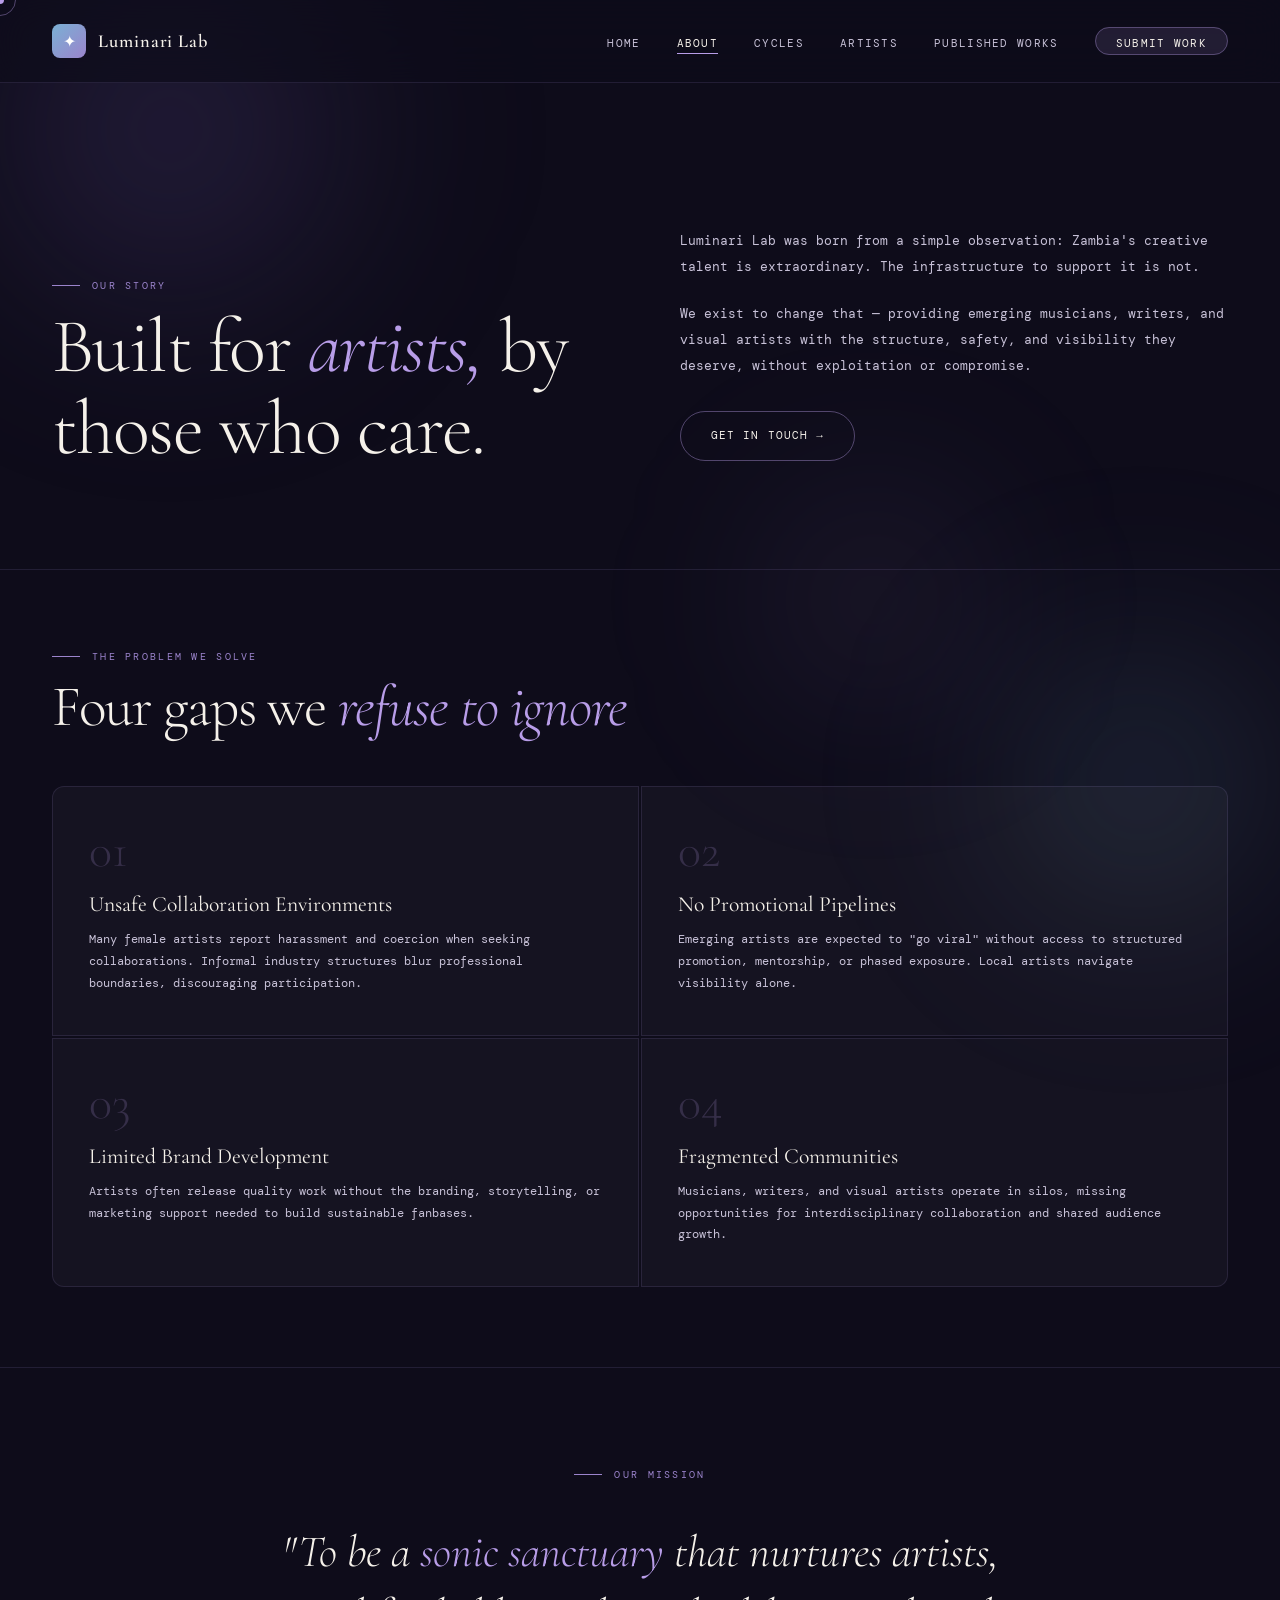
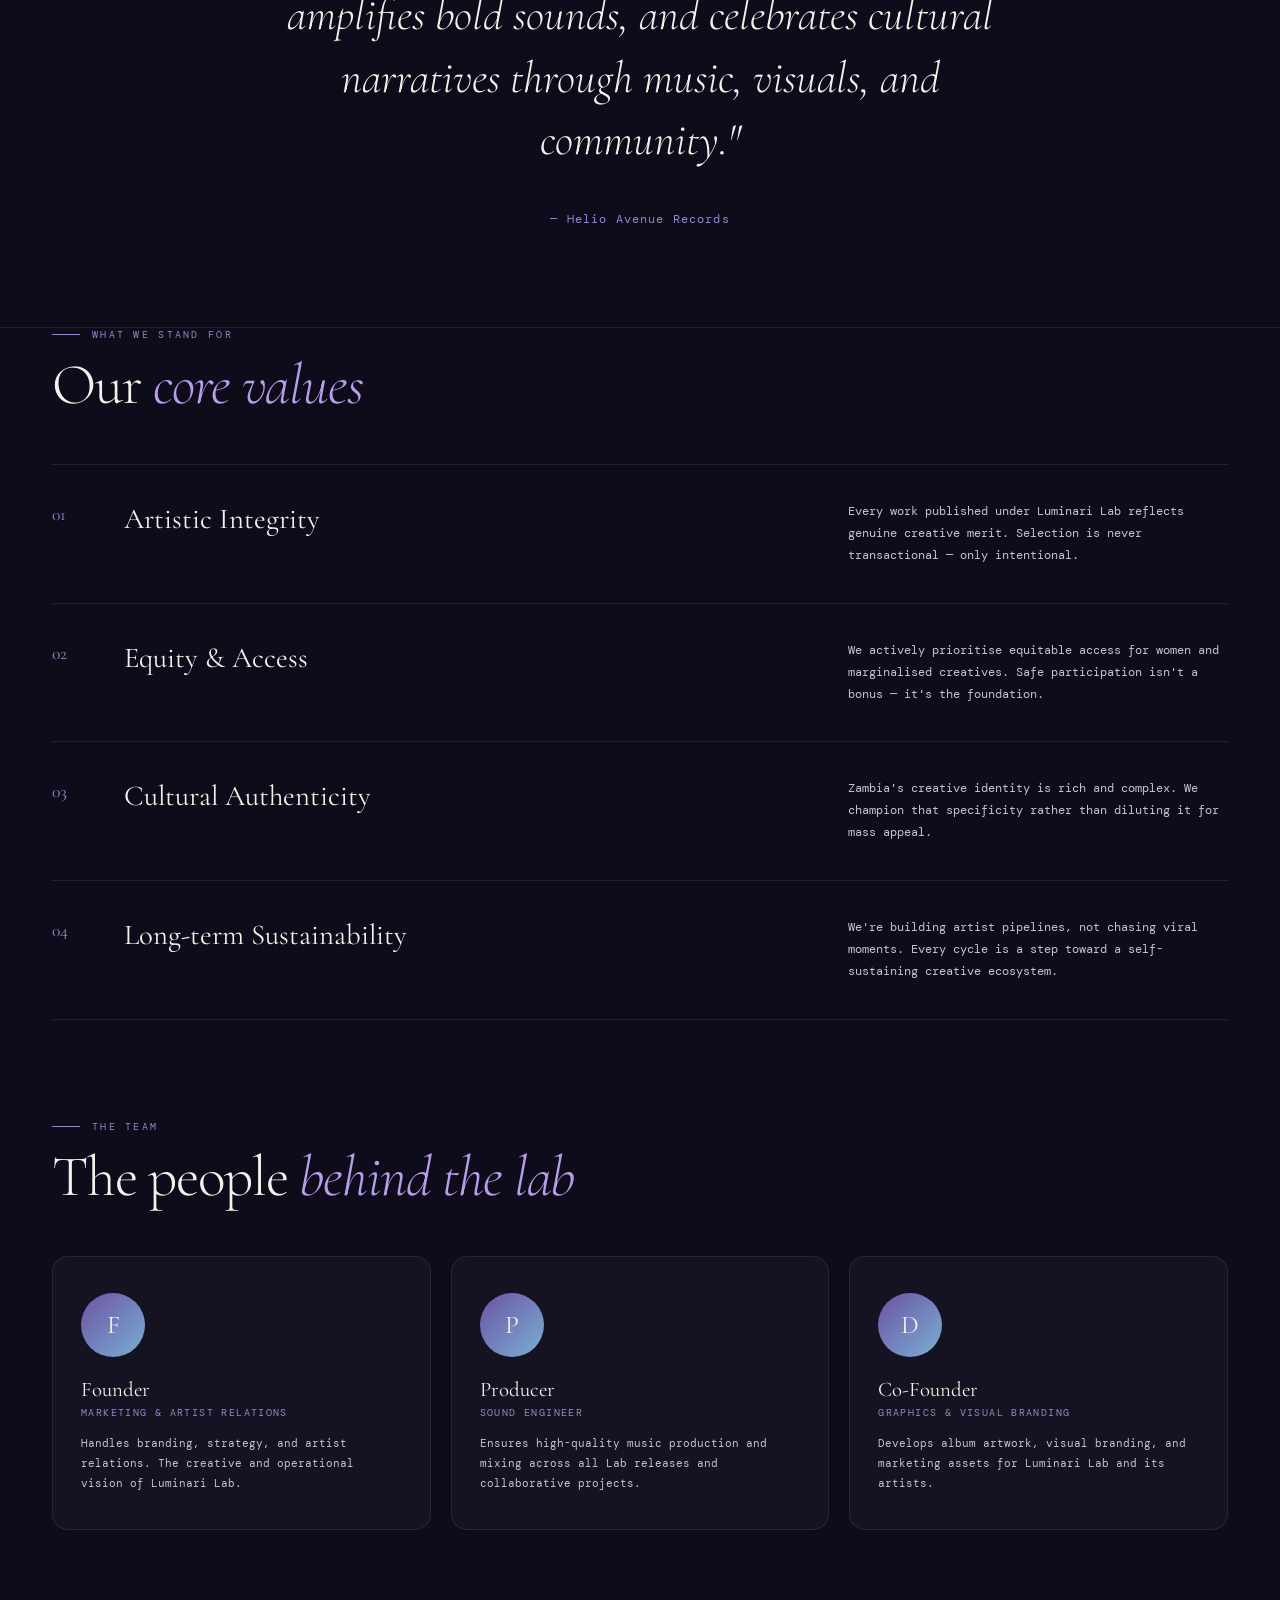
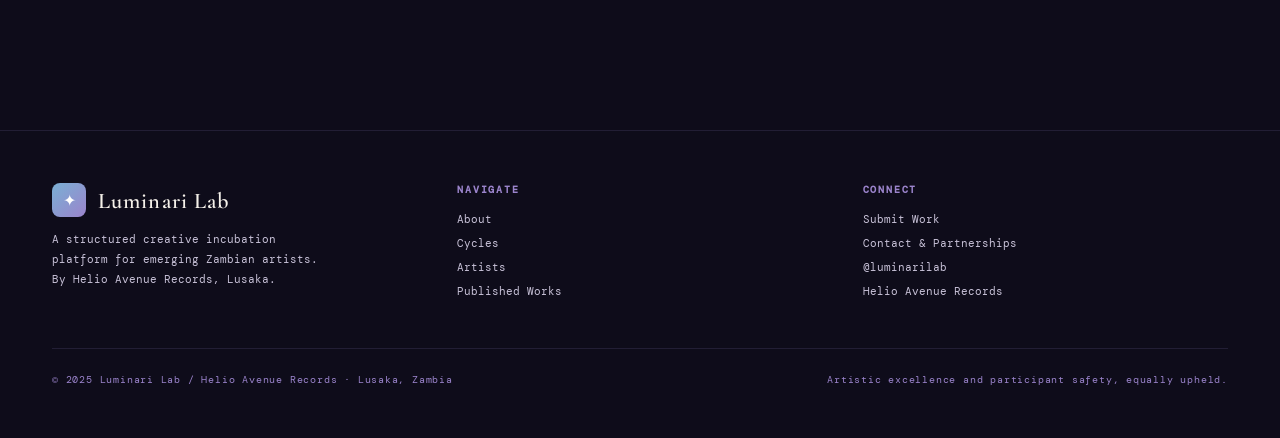
==== about.html @ b6aef5d0 "Add files via upload" ====
<!DOCTYPE html>
<html lang="en">
<head>
<meta charset="UTF-8"><meta name="viewport" content="width=device-width, initial-scale=1.0">
<title>Luminari Lab — About</title>
<link rel="stylesheet" href="shared.css">
<style>
.about-hero {
  padding: 140px 52px 100px;
  display: grid; grid-template-columns: 1fr 1fr; gap: 80px; align-items: end;
  position: relative; z-index: 5;
}
.about-hero-left .s-title { font-size: clamp(3rem, 6vw, 6rem); }
.about-hero-right { padding-bottom: 8px; }
.about-hero-right p { font-size: 0.82rem; color: var(--mist); line-height: 2; }
.about-hero-right p + p { margin-top: 20px; }

.problem-section {
  position: relative; z-index: 5;
  padding: 80px 52px;
  border-top: 1px solid var(--soft-border);
}
.problem-grid { display: grid; grid-template-columns: repeat(2,1fr); gap: 2px; margin-top: 48px; }
.problem-item {
  background: var(--card-bg); border: 1px solid var(--soft-border);
  padding: 40px 36px;
  transition: all 0.3s;
}
.problem-item:hover { background: rgba(255,255,255,0.05); border-color: rgba(184,157,232,0.25); }
.problem-item:nth-child(1) { border-radius: 12px 0 0 0; }
.problem-item:nth-child(2) { border-radius: 0 12px 0 0; }
.problem-item:nth-child(3) { border-radius: 0 0 0 12px; }
.problem-item:nth-child(4) { border-radius: 0 0 12px 0; }
.problem-num {
  font-family: 'Cormorant Garamond', serif;
  font-size: 3rem; font-weight: 300; color: rgba(184,157,232,0.2);
  line-height: 1; margin-bottom: 16px;
}
.problem-title { font-family: 'Cormorant Garamond', serif; font-size: 1.35rem; margin-bottom: 12px; }
.problem-desc { font-size: 0.72rem; color: var(--mist); line-height: 1.9; }

.mission-section {
  position: relative; z-index: 5;
  padding: 100px 52px;
  border-top: 1px solid var(--soft-border);
  text-align: center;
}
.mission-quote {
  font-family: 'Cormorant Garamond', serif;
  font-size: clamp(1.6rem, 3.5vw, 3rem);
  font-weight: 300; font-style: italic;
  color: var(--cream); line-height: 1.4; max-width: 800px; margin: 40px auto;
}
.mission-quote span { color: var(--glow); }

.values-section {
  position: relative; z-index: 5;
  padding: 0 52px 100px;
  border-top: 1px solid var(--soft-border);
}
.values-list { margin-top: 48px; }
.value-row {
  display: flex; align-items: flex-start; gap: 32px;
  padding: 36px 0; border-bottom: 1px solid var(--soft-border);
  transition: all 0.3s; cursor: default;
}
.value-row:hover .value-title { color: var(--glow); }
.value-row:first-child { border-top: 1px solid var(--soft-border); }
.value-num { font-family: 'Cormorant Garamond', serif; font-size: 1.1rem; color: var(--lavender); width: 40px; flex-shrink: 0; margin-top: 3px; }
.value-title { font-family: 'Cormorant Garamond', serif; font-size: 1.8rem; font-weight: 400; flex: 1; transition: color 0.2s; }
.value-desc { font-size: 0.72rem; color: var(--mist); line-height: 1.9; max-width: 380px; }

.team-section {
  position: relative; z-index: 5;
  padding: 0 52px 100px;
}
.team-grid { display: grid; grid-template-columns: repeat(3,1fr); gap: 20px; margin-top: 48px; }
.team-card {
  background: var(--card-bg); border: 1px solid var(--soft-border);
  border-radius: 16px; padding: 36px 28px;
  transition: all 0.3s;
}
.team-card:hover { border-color: rgba(184,157,232,0.35); transform: translateY(-4px); }
.team-avatar {
  width: 64px; height: 64px; border-radius: 50%;
  background: linear-gradient(135deg, var(--violet), var(--sky));
  display: flex; align-items: center; justify-content: center;
  font-family: 'Cormorant Garamond', serif; font-size: 1.6rem;
  margin-bottom: 20px;
}
.team-name { font-family: 'Cormorant Garamond', serif; font-size: 1.3rem; margin-bottom: 4px; }
.team-role { font-size: 0.62rem; letter-spacing: 0.14em; text-transform: uppercase; color: var(--lavender); margin-bottom: 14px; }
.team-desc { font-size: 0.7rem; color: var(--mist); line-height: 1.8; }

@media (max-width: 900px) {
  .about-hero { grid-template-columns: 1fr; padding: 120px 24px 60px; gap: 32px; }
  .problem-section, .mission-section, .values-section, .team-section { padding-left: 24px; padding-right: 24px; }
  .problem-grid { grid-template-columns: 1fr; }
  .team-grid { grid-template-columns: 1fr; }
}
</style>
</head>
<body>
<div class="cursor" id="cursor"></div>
<div class="cursor-ring" id="cursorRing"></div>
<div class="starfield" id="starfield"></div>
<div class="orb orb-1"></div><div class="orb orb-2"></div><div class="orb orb-3"></div>

<nav>
  <a href="index.html" class="nav-logo">
    <div class="logo-icon">✦</div>
    <span class="logo-text">Luminari Lab</span>
  </a>
  <ul class="nav-links">
    <li><a href="index.html">Home</a></li>
    <li><a href="about.html" class="active">About</a></li>
    <li><a href="cycles.html">Cycles</a></li>
    <li><a href="artists.html">Artists</a></li>
    <li><a href="works.html">Published Works</a></li>
    <li><a href="submit.html" class="nav-cta">Submit Work</a></li>
  </ul>
</nav>

<div class="page">
  <section class="about-hero">
    <div class="about-hero-left">
      <div class="s-label">Our Story</div>
      <h1 class="s-title">Built for <em>artists,</em> by those who care.</h1>
    </div>
    <div class="about-hero-right">
      <p>Luminari Lab was born from a simple observation: Zambia's creative talent is extraordinary. The infrastructure to support it is not.</p>
      <p>We exist to change that — providing emerging musicians, writers, and visual artists with the structure, safety, and visibility they deserve, without exploitation or compromise.</p>
      <p style="margin-top:32px;">
        <a href="contact.html" class="btn btn-ghost">Get In Touch →</a>
      </p>
    </div>
  </section>

  <section class="problem-section">
    <div class="s-label">The Problem We Solve</div>
    <h2 class="s-title">Four gaps we <em>refuse to ignore</em></h2>
    <div class="problem-grid">
      <div class="problem-item reveal">
        <div class="problem-num">01</div>
        <div class="problem-title">Unsafe Collaboration Environments</div>
        <p class="problem-desc">Many female artists report harassment and coercion when seeking collaborations. Informal industry structures blur professional boundaries, discouraging participation.</p>
      </div>
      <div class="problem-item reveal">
        <div class="problem-num">02</div>
        <div class="problem-title">No Promotional Pipelines</div>
        <p class="problem-desc">Emerging artists are expected to "go viral" without access to structured promotion, mentorship, or phased exposure. Local artists navigate visibility alone.</p>
      </div>
      <div class="problem-item reveal">
        <div class="problem-num">03</div>
        <div class="problem-title">Limited Brand Development</div>
        <p class="problem-desc">Artists often release quality work without the branding, storytelling, or marketing support needed to build sustainable fanbases.</p>
      </div>
      <div class="problem-item reveal">
        <div class="problem-num">04</div>
        <div class="problem-title">Fragmented Communities</div>
        <p class="problem-desc">Musicians, writers, and visual artists operate in silos, missing opportunities for interdisciplinary collaboration and shared audience growth.</p>
      </div>
    </div>
  </section>

  <section class="mission-section">
    <div class="s-label" style="justify-content:center;">Our Mission</div>
    <div class="mission-quote">"To be a <span>sonic sanctuary</span> that nurtures artists, amplifies bold sounds, and celebrates cultural narratives through music, visuals, and community."</div>
    <p style="font-size:0.72rem;color:var(--lavender);letter-spacing:0.1em;">— Helio Avenue Records</p>
  </section>

  <section class="values-section">
    <div class="s-label">What We Stand For</div>
    <h2 class="s-title">Our <em>core values</em></h2>
    <div class="values-list">
      <div class="value-row reveal">
        <div class="value-num">01</div>
        <div class="value-title">Artistic Integrity</div>
        <p class="value-desc">Every work published under Luminari Lab reflects genuine creative merit. Selection is never transactional — only intentional.</p>
      </div>
      <div class="value-row reveal">
        <div class="value-num">02</div>
        <div class="value-title">Equity & Access</div>
        <p class="value-desc">We actively prioritise equitable access for women and marginalised creatives. Safe participation isn't a bonus — it's the foundation.</p>
      </div>
      <div class="value-row reveal">
        <div class="value-num">03</div>
        <div class="value-title">Cultural Authenticity</div>
        <p class="value-desc">Zambia's creative identity is rich and complex. We champion that specificity rather than diluting it for mass appeal.</p>
      </div>
      <div class="value-row reveal">
        <div class="value-num">04</div>
        <div class="value-title">Long-term Sustainability</div>
        <p class="value-desc">We're building artist pipelines, not chasing viral moments. Every cycle is a step toward a self-sustaining creative ecosystem.</p>
      </div>
    </div>
  </section>

  <section class="team-section">
    <div class="s-label">The Team</div>
    <h2 class="s-title">The people <em>behind the lab</em></h2>
    <div class="team-grid">
      <div class="team-card reveal">
        <div class="team-avatar">F</div>
        <div class="team-name">Founder</div>
        <div class="team-role">Marketing & Artist Relations</div>
        <p class="team-desc">Handles branding, strategy, and artist relations. The creative and operational vision of Luminari Lab.</p>
      </div>
      <div class="team-card reveal">
        <div class="team-avatar">P</div>
        <div class="team-name">Producer</div>
        <div class="team-role">Sound Engineer</div>
        <p class="team-desc">Ensures high-quality music production and mixing across all Lab releases and collaborative projects.</p>
      </div>
      <div class="team-card reveal">
        <div class="team-avatar">D</div>
        <div class="team-name">Co-Founder</div>
        <div class="team-role">Graphics & Visual Branding</div>
        <p class="team-desc">Develops album artwork, visual branding, and marketing assets for Luminari Lab and its artists.</p>
      </div>
    </div>
  </section>

  <footer>
    <div class="footer-brand">
      <div style="display:flex;align-items:center;gap:12px;">
        <div class="logo-icon">✦</div><span class="logo-text">Luminari Lab</span>
      </div>
      <p>A structured creative incubation platform for emerging Zambian artists. By Helio Avenue Records, Lusaka.</p>
    </div>
    <div class="footer-col">
      <h4>Navigate</h4>
      <a href="about.html">About</a><a href="cycles.html">Cycles</a>
      <a href="artists.html">Artists</a><a href="works.html">Published Works</a>
    </div>
    <div class="footer-col">
      <h4>Connect</h4>
      <a href="submit.html">Submit Work</a><a href="contact.html">Contact & Partnerships</a>
      <a href="#">@luminarilab</a><a href="#">Helio Avenue Records</a>
    </div>
    <div class="footer-bottom">
      <span>© 2025 Luminari Lab / Helio Avenue Records · Lusaka, Zambia</span>
      <span>Artistic excellence and participant safety, equally upheld.</span>
    </div>
  </footer>
</div>
<script src="shared.js"></script>
</body>
</html>
---- shared.css ----
@import url('https://fonts.googleapis.com/css2?family=Cormorant+Garamond:ital,wght@0,300;0,400;0,600;1,300;1,400;1,600&family=DM+Mono:wght@300;400;500&display=swap');

:root {
  --ink: #0e0c1a;
  --ink2: #13101f;
  --cream: #f5f1ea;
  --mist: #c8c2d8;
  --violet: #6b52a3;
  --lavender: #9b84cc;
  --sky: #7ab0d4;
  --glow: #b89de8;
  --accent: #e8c97a;
  --soft-border: rgba(155,132,204,0.15);
  --card-bg: rgba(255,255,255,0.03);
}

*, *::before, *::after { margin: 0; padding: 0; box-sizing: border-box; }

html { scroll-behavior: smooth; }

body {
  background: var(--ink);
  color: var(--cream);
  font-family: 'DM Mono', monospace;
  min-height: 100vh;
  overflow-x: hidden;
  cursor: none;
}

/* Custom cursor */
.cursor {
  position: fixed;
  width: 8px; height: 8px;
  background: var(--glow);
  border-radius: 50%;
  pointer-events: none;
  z-index: 9999;
  transition: transform 0.15s, opacity 0.2s;
  transform: translate(-50%, -50%);
}
.cursor-ring {
  position: fixed;
  width: 32px; height: 32px;
  border: 1px solid rgba(184,157,232,0.4);
  border-radius: 50%;
  pointer-events: none;
  z-index: 9998;
  transition: transform 0.35s cubic-bezier(0.23,1,0.32,1), width 0.2s, height 0.2s;
  transform: translate(-50%, -50%);
}
body:hover .cursor { opacity: 1; }

/* Starfield */
.starfield {
  position: fixed; inset: 0;
  pointer-events: none; z-index: 0; overflow: hidden;
}
.star {
  position: absolute; border-radius: 50%; background: white;
  animation: twinkle var(--d) ease-in-out infinite alternate;
  opacity: 0;
}
@keyframes twinkle {
  0%  { opacity: 0; transform: scale(0.8); }
  100%{ opacity: var(--o); transform: scale(1.2); }
}

/* Gradient orbs */
.orb { position: fixed; border-radius: 50%; filter: blur(90px); pointer-events: none; z-index: 0; }
.orb-1 { width:500px;height:500px;background:radial-gradient(circle,rgba(107,82,163,0.3) 0%,transparent 70%);top:-120px;left:-80px;animation:drift1 20s ease-in-out infinite alternate; }
.orb-2 { width:400px;height:400px;background:radial-gradient(circle,rgba(122,176,212,0.2) 0%,transparent 70%);bottom:-80px;right:-60px;animation:drift2 25s ease-in-out infinite alternate; }
.orb-3 { width:300px;height:300px;background:radial-gradient(circle,rgba(184,157,232,0.15) 0%,transparent 70%);top:50%;right:20%;animation:drift3 18s ease-in-out infinite alternate; }
@keyframes drift1 { to { transform: translate(50px, 70px); } }
@keyframes drift2 { to { transform: translate(-50px, -70px); } }
@keyframes drift3 { to { transform: translate(30px, -50px); } }

/* NAV */
nav {
  position: fixed; top: 0; left: 0; right: 0; z-index: 100;
  display: flex; align-items: center; justify-content: space-between;
  padding: 24px 52px;
  background: rgba(14,12,26,0.7);
  backdrop-filter: blur(20px);
  border-bottom: 1px solid var(--soft-border);
  transition: padding 0.3s;
}
.nav-logo { display: flex; align-items: center; gap: 12px; text-decoration: none; }
.logo-icon {
  width: 34px; height: 34px;
  background: linear-gradient(135deg, #7ab0d4, #9b84cc);
  border-radius: 8px;
  display: flex; align-items: center; justify-content: center;
  font-size: 16px; color: white;
}
.logo-text {
  font-family: 'Cormorant Garamond', serif;
  font-size: 1.15rem; font-weight: 600;
  letter-spacing: 0.05em; color: var(--cream);
}
.nav-links { display: flex; gap: 36px; list-style: none; align-items: center; }
.nav-links a {
  color: var(--mist); text-decoration: none;
  font-size: 0.68rem; letter-spacing: 0.12em; text-transform: uppercase;
  transition: color 0.2s; position: relative; padding-bottom: 4px;
}
.nav-links a::after {
  content:''; position:absolute; bottom:0; left:0; right:0;
  height:1px; background:var(--glow);
  transform: scaleX(0); transform-origin: left;
  transition: transform 0.3s cubic-bezier(0.23,1,0.32,1);
}
.nav-links a:hover, .nav-links a.active { color: var(--cream); }
.nav-links a:hover::after, .nav-links a.active::after { transform: scaleX(1); }
.nav-cta {
  background: rgba(184,157,232,0.12);
  border: 1px solid rgba(184,157,232,0.35);
  color: var(--cream) !important; padding: 8px 20px; border-radius: 100px;
  transition: background 0.25s, border-color 0.25s !important;
}
.nav-cta:hover { background: rgba(184,157,232,0.22) !important; border-color: var(--glow) !important; }
.nav-cta::after { display: none !important; }

/* Page wrapper */
.page { position: relative; z-index: 5; padding-top: 88px; }

/* Section label */
.s-label {
  font-size: 0.65rem; letter-spacing: 0.22em; text-transform: uppercase;
  color: var(--lavender); margin-bottom: 14px;
  display: flex; align-items: center; gap: 12px;
}
.s-label::before { content:''; width:28px; height:1px; background:var(--lavender); display:inline-block; }

/* Section title */
.s-title {
  font-family: 'Cormorant Garamond', serif;
  font-size: clamp(2.4rem, 4.5vw, 4.5rem);
  font-weight: 300; line-height: 1.06; letter-spacing: -0.02em;
}
.s-title em { font-style: italic; color: var(--glow); }

/* Divider */
.divider { width: 100%; height: 1px; background: var(--soft-border); margin: 0; }

/* Buttons */
.btn {
  display: inline-flex; align-items: center; gap: 10px;
  font-family: 'DM Mono', monospace;
  font-size: 0.68rem; letter-spacing: 0.1em; text-transform: uppercase;
  padding: 13px 30px; border-radius: 100px; cursor: pointer;
  text-decoration: none; transition: all 0.25s; border: 1px solid;
}
.btn-ghost { background: transparent; border-color: rgba(184,157,232,0.4); color: var(--cream); }
.btn-ghost:hover { background: rgba(184,157,232,0.12); border-color: var(--glow); }
.btn-fill { background: rgba(184,157,232,0.15); border-color: rgba(184,157,232,0.5); color: var(--cream); }
.btn-fill:hover { background: rgba(184,157,232,0.28); border-color: var(--glow); }
.btn-accent { background: rgba(232,201,122,0.1); border-color: rgba(232,201,122,0.4); color: var(--accent); }
.btn-accent:hover { background: rgba(232,201,122,0.2); border-color: var(--accent); }

/* Footer */
footer {
  position: relative; z-index: 5;
  border-top: 1px solid var(--soft-border);
  padding: 52px;
  display: grid; grid-template-columns: 1fr 1fr 1fr;
  gap: 40px;
  margin-top: 100px;
}
.footer-brand .logo-text { font-size: 1.4rem; }
.footer-brand p { font-size: 0.7rem; color: var(--mist); line-height: 1.8; margin-top: 12px; max-width: 280px; }
.footer-col h4 { font-size: 0.62rem; letter-spacing: 0.18em; text-transform: uppercase; color: var(--lavender); margin-bottom: 16px; }
.footer-col a { display: block; color: var(--mist); text-decoration: none; font-size: 0.7rem; margin-bottom: 10px; transition: color 0.2s; }
.footer-col a:hover { color: var(--cream); }
.footer-bottom {
  grid-column: 1/-1; border-top: 1px solid var(--soft-border);
  padding-top: 24px; display: flex; justify-content: space-between; align-items: center;
}
.footer-bottom span { font-size: 0.62rem; color: var(--lavender); letter-spacing: 0.08em; }

/* Fade-in animation */
.fade-up {
  opacity: 0; transform: translateY(28px);
  animation: fadeUp 0.7s cubic-bezier(0.23,1,0.32,1) forwards;
}
@keyframes fadeUp { to { opacity: 1; transform: translateY(0); } }

/* Card base */
.card {
  background: var(--card-bg);
  border: 1px solid var(--soft-border);
  border-radius: 16px; overflow: hidden;
  transition: transform 0.35s cubic-bezier(0.23,1,0.32,1), border-color 0.3s, box-shadow 0.3s;
}
.card:hover {
  transform: translateY(-5px);
  border-color: rgba(184,157,232,0.35);
  box-shadow: 0 20px 50px rgba(107,82,163,0.18);
}

/* Form elements */
.form-group { margin-bottom: 24px; }
.form-label { display: block; font-size: 0.65rem; letter-spacing: 0.14em; text-transform: uppercase; color: var(--lavender); margin-bottom: 10px; }
.form-input, .form-textarea, .form-select {
  width: 100%; background: rgba(255,255,255,0.04);
  border: 1px solid var(--soft-border); border-radius: 10px;
  color: var(--cream); font-family: 'DM Mono', monospace;
  font-size: 0.78rem; padding: 14px 18px;
  transition: border-color 0.25s, background 0.25s; outline: none;
}
.form-input:focus, .form-textarea:focus, .form-select:focus {
  border-color: rgba(184,157,232,0.5); background: rgba(255,255,255,0.06);
}
.form-textarea { resize: vertical; min-height: 120px; }
.form-select option { background: #1a1530; }

@media (max-width: 900px) {
  nav { padding: 18px 24px; }
  .nav-links { display: none; }
  footer { grid-template-columns: 1fr; padding: 36px 24px; }
}
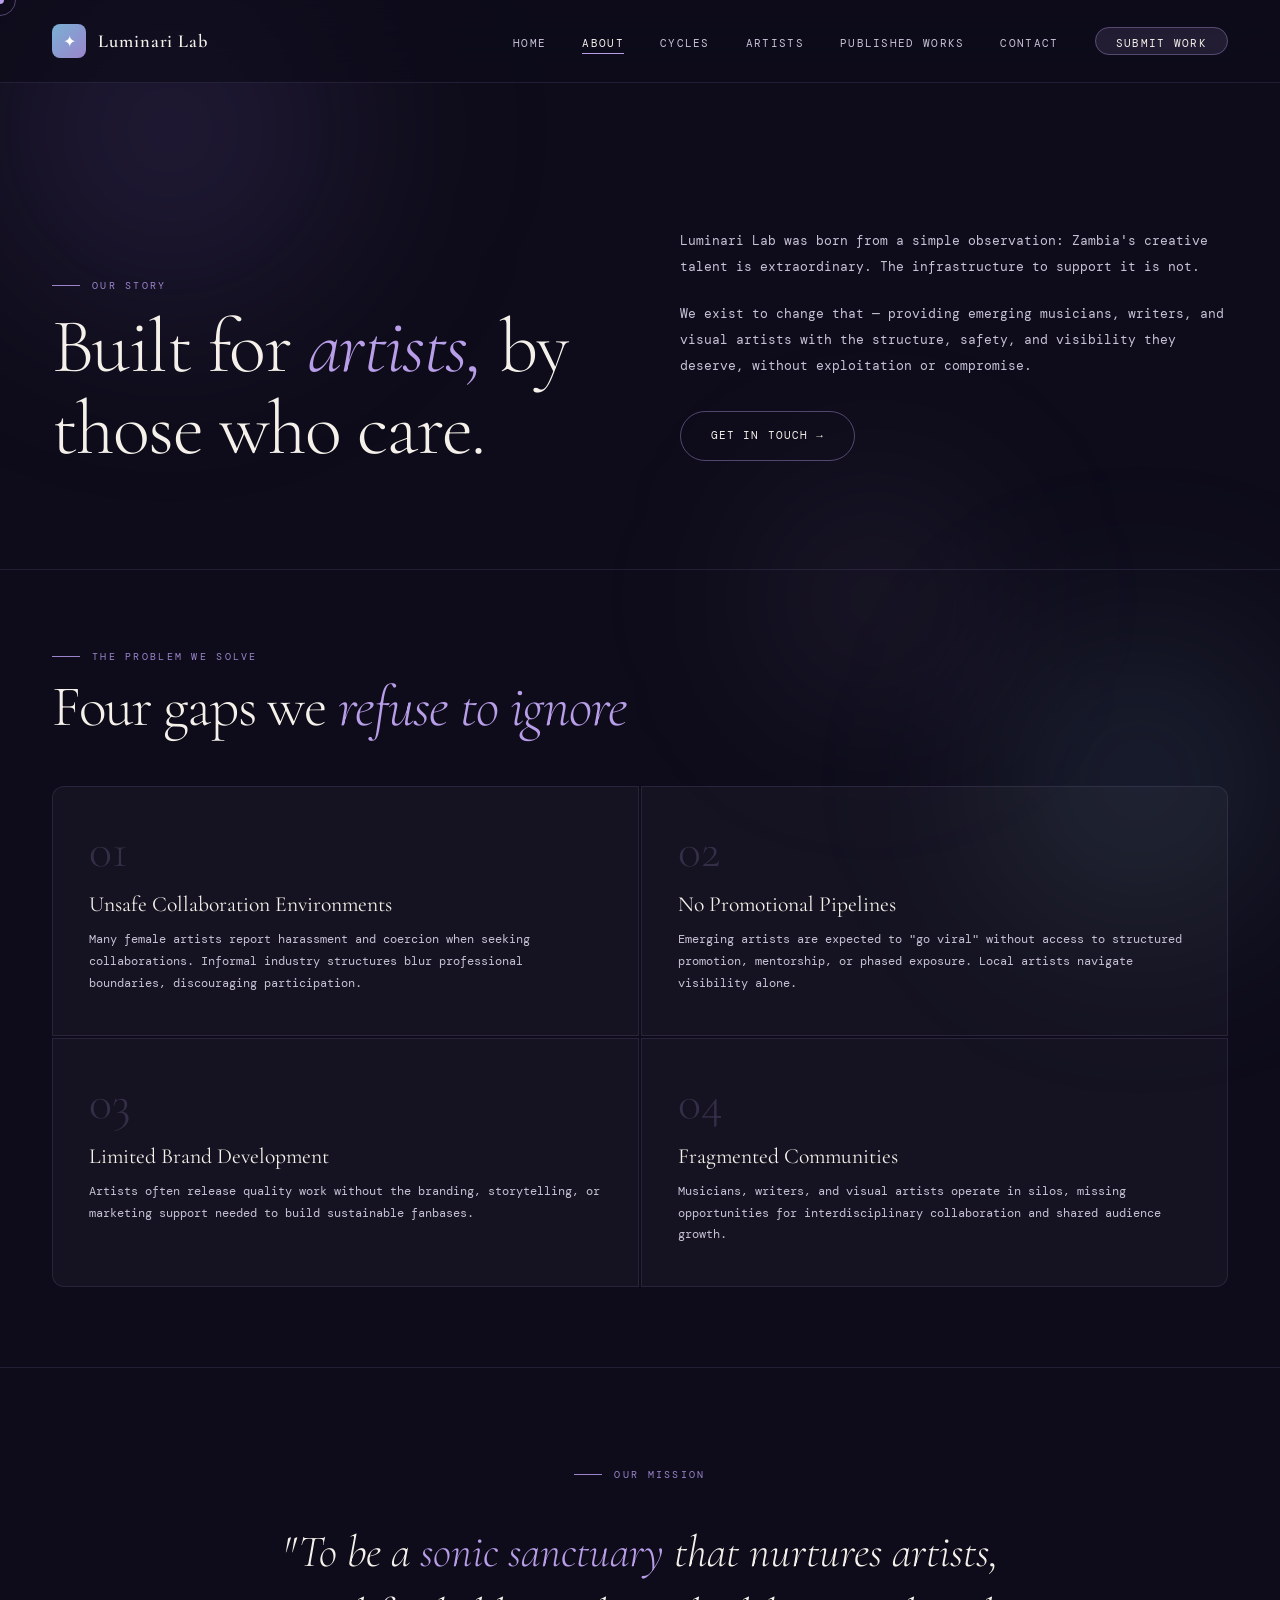
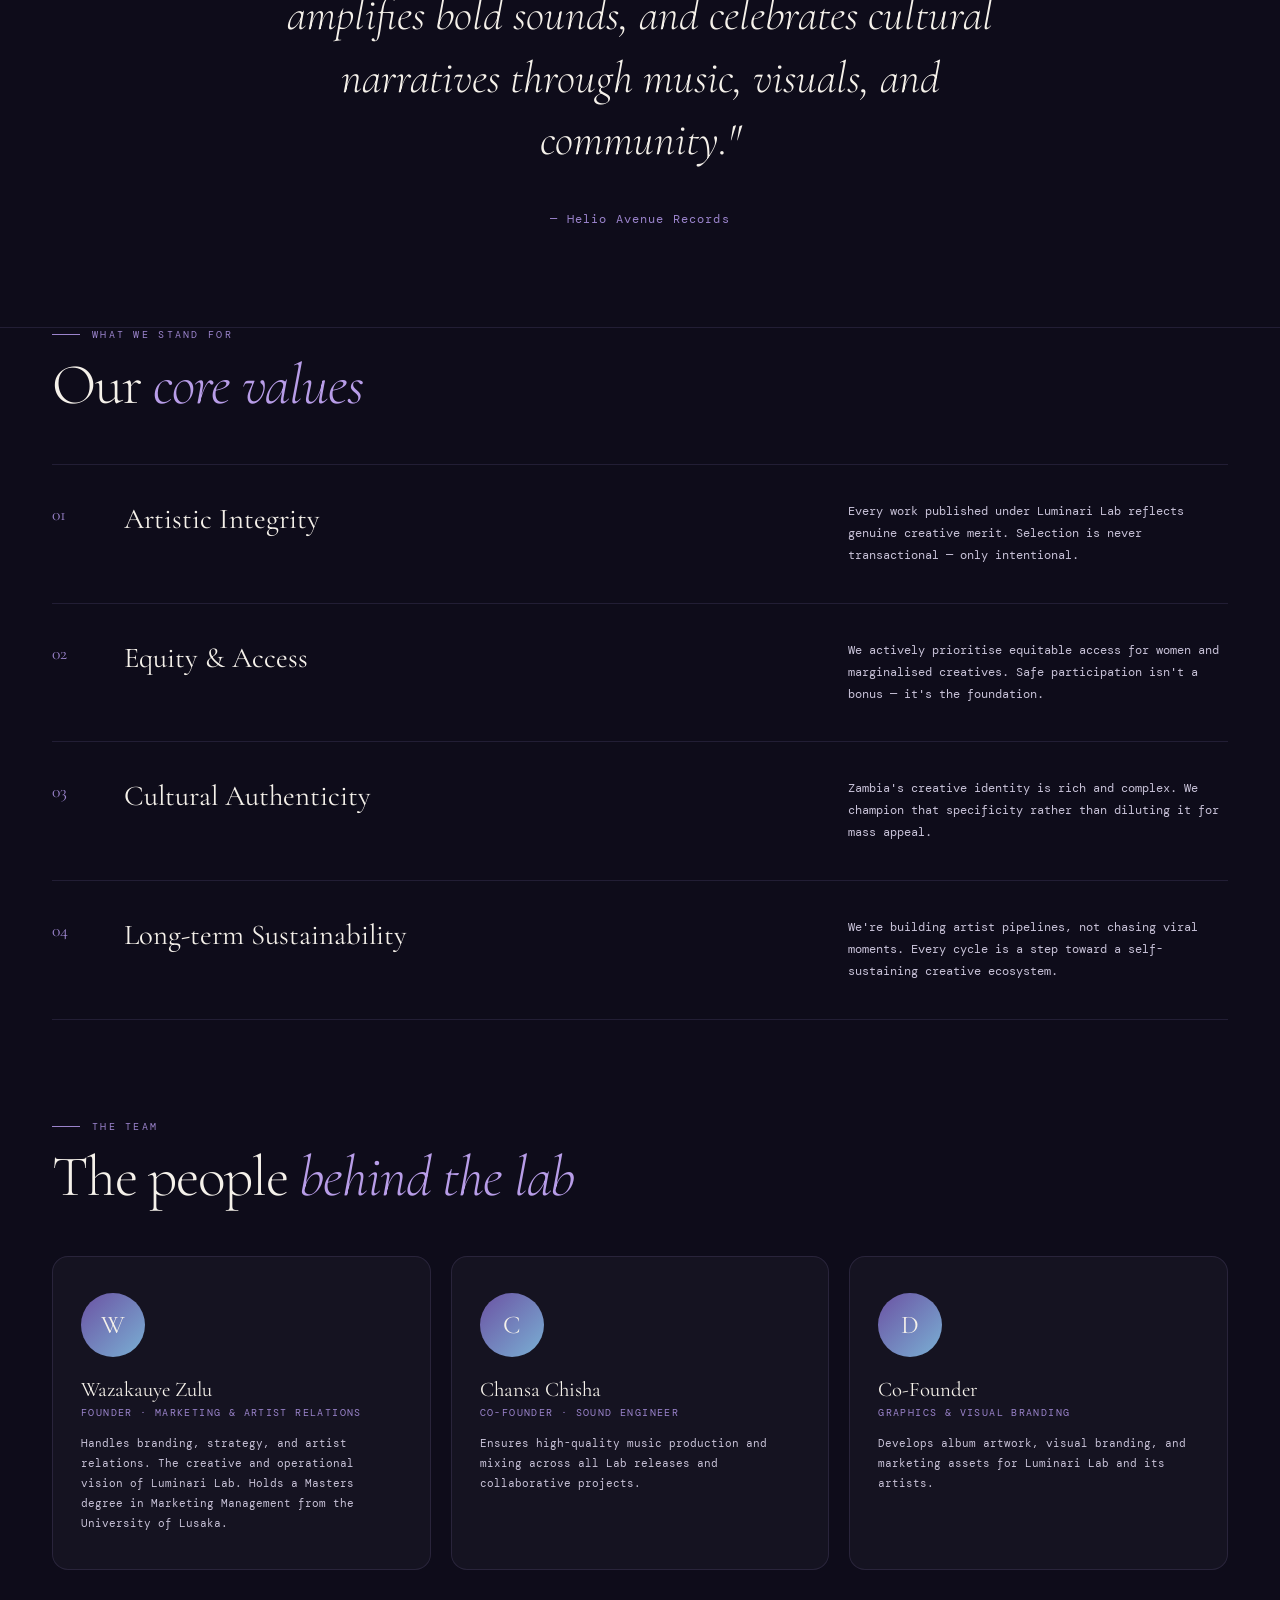
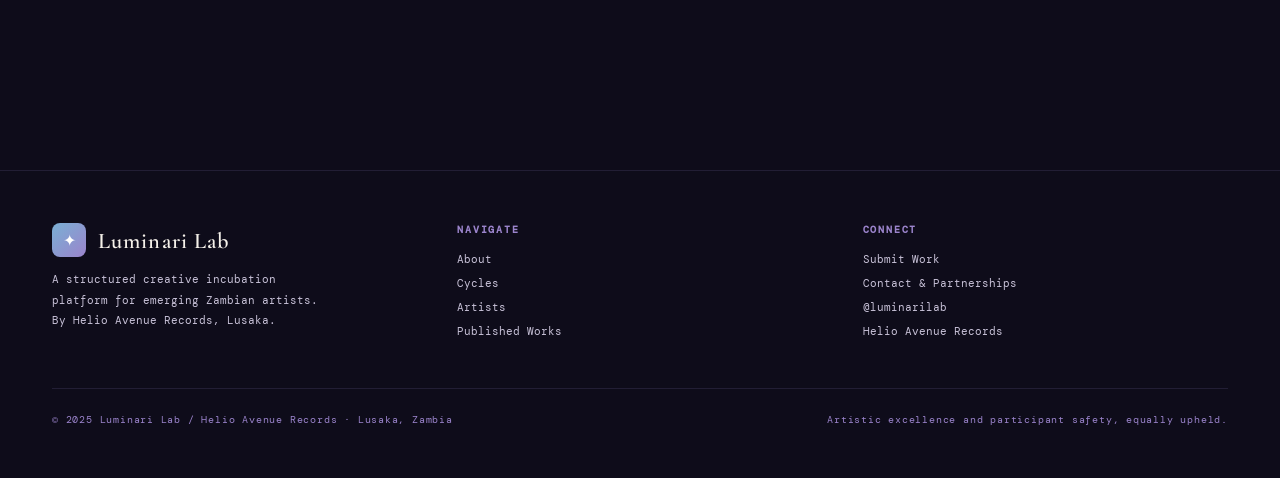
==== commit e7a8e5de: "Update navigation and team member information Added a 'Contact' link to the navigation menu and upda" ====
--- a/about.html
+++ b/about.html
@@ -117,6 +117,7 @@
     <li><a href="cycles.html">Cycles</a></li>
     <li><a href="artists.html">Artists</a></li>
     <li><a href="works.html">Published Works</a></li>
+    <li><a href="contact.html">Contact</a></li>
     <li><a href="submit.html" class="nav-cta">Submit Work</a></li>
   </ul>
 </nav>
@@ -201,15 +202,15 @@
     <h2 class="s-title">The people <em>behind the lab</em></h2>
     <div class="team-grid">
       <div class="team-card reveal">
-        <div class="team-avatar">F</div>
-        <div class="team-name">Founder</div>
-        <div class="team-role">Marketing & Artist Relations</div>
-        <p class="team-desc">Handles branding, strategy, and artist relations. The creative and operational vision of Luminari Lab.</p>
+        <div class="team-avatar">W</div>
+        <div class="team-name">Wazakauye Zulu</div>
+        <div class="team-role">Founder · Marketing & Artist Relations</div>
+        <p class="team-desc">Handles branding, strategy, and artist relations. The creative and operational vision of Luminari Lab. Holds a Masters degree in Marketing Management from the University of Lusaka.</p>
       </div>
       <div class="team-card reveal">
-        <div class="team-avatar">P</div>
-        <div class="team-name">Producer</div>
-        <div class="team-role">Sound Engineer</div>
+        <div class="team-avatar">C</div>
+        <div class="team-name">Chansa Chisha</div>
+        <div class="team-role">Co-Founder · Sound Engineer</div>
         <p class="team-desc">Ensures high-quality music production and mixing across all Lab releases and collaborative projects.</p>
       </div>
       <div class="team-card reveal">
